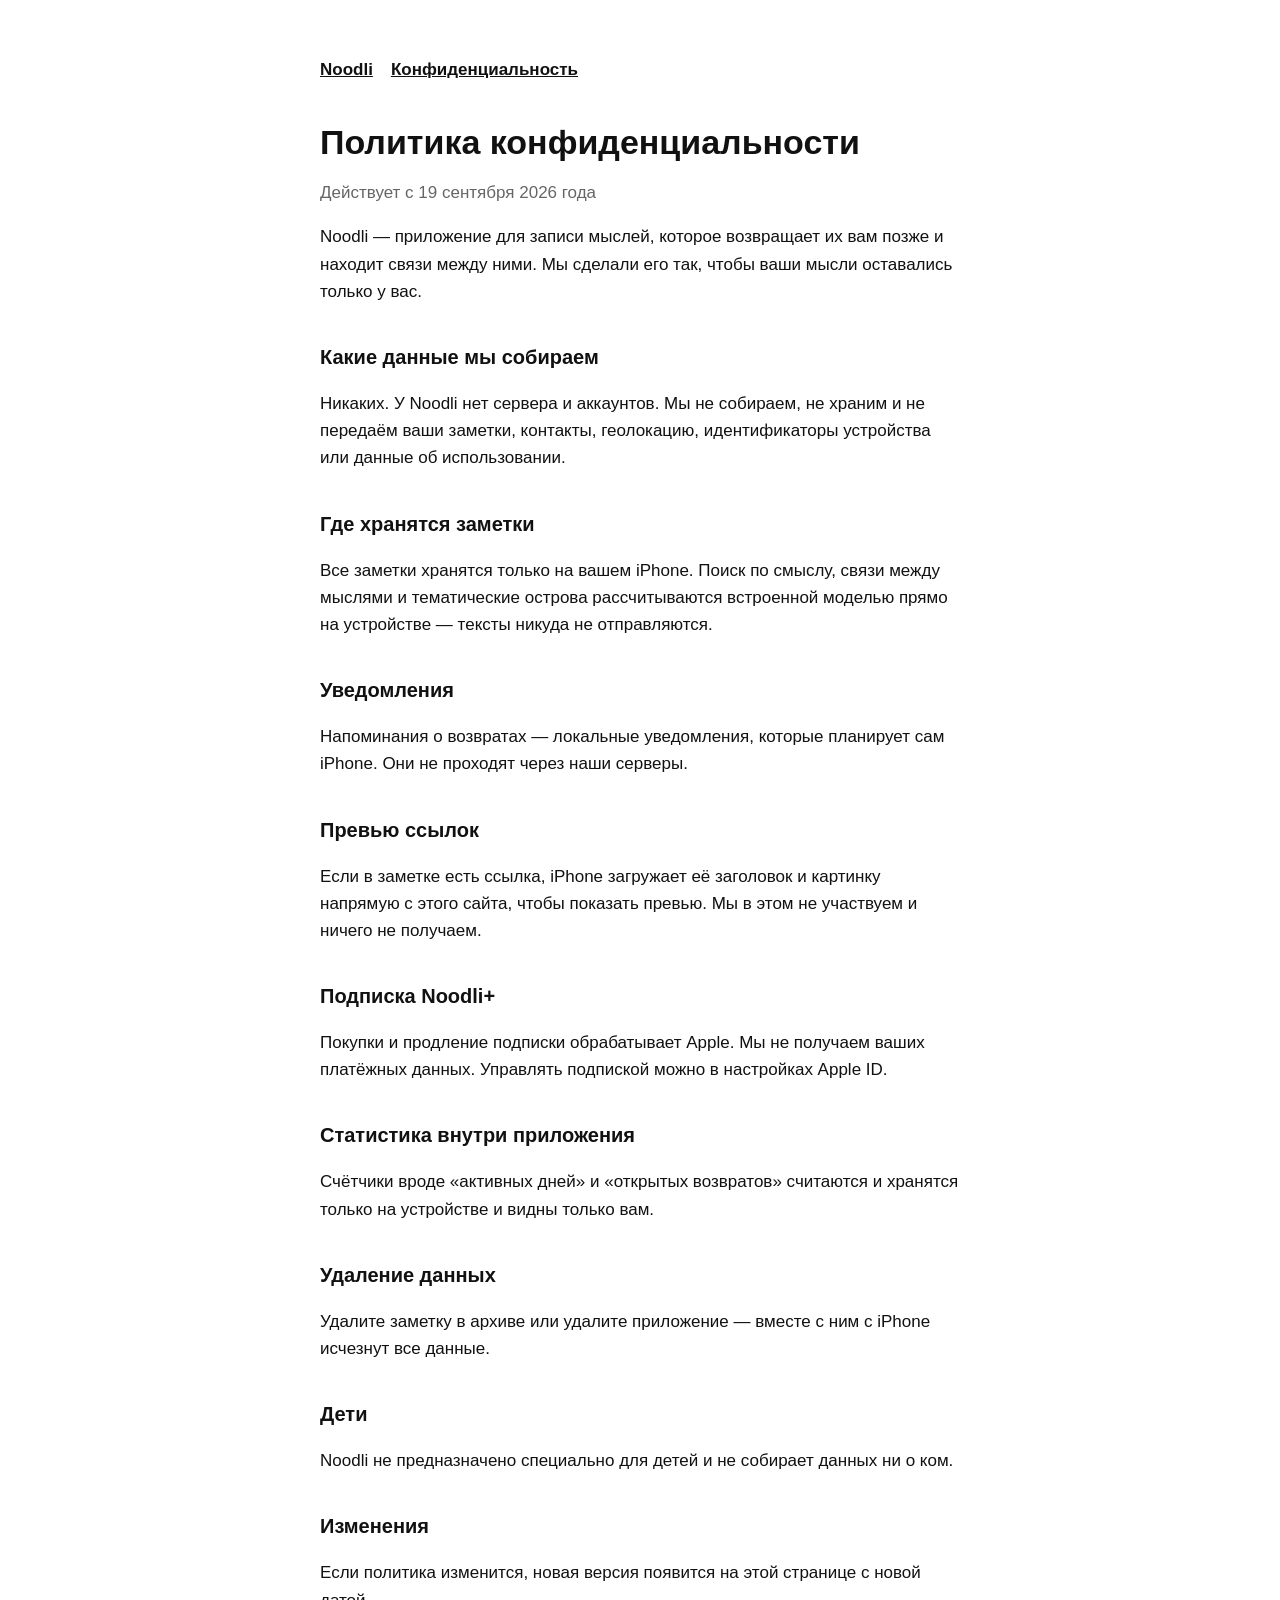
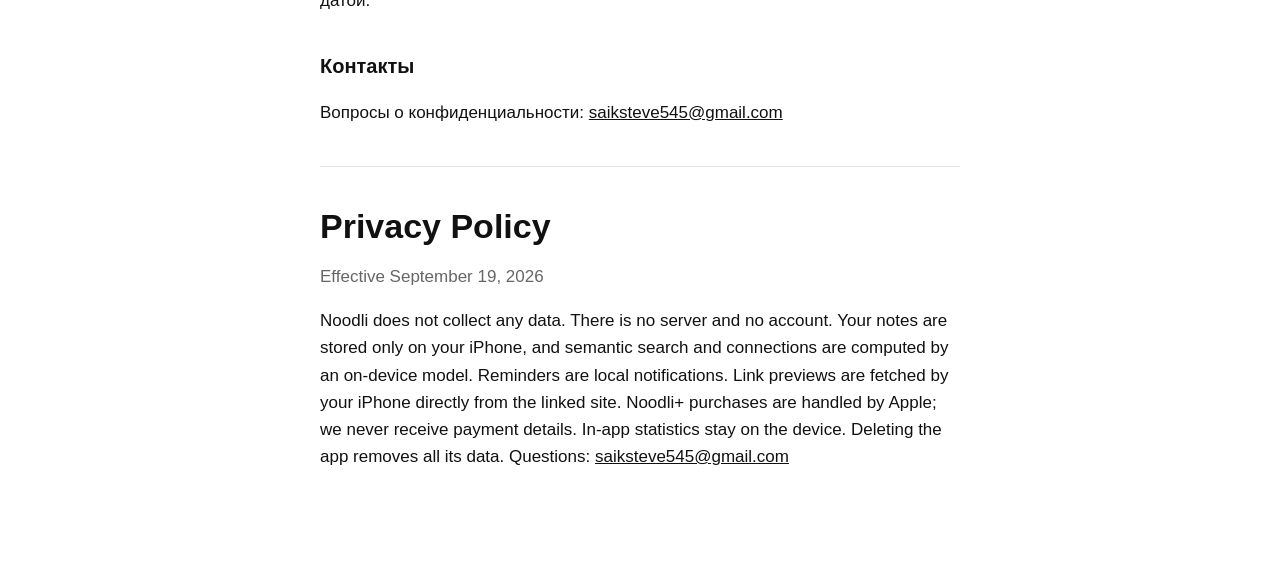
==== privacy.html @ 899c7a4a "Add Noodli support and privacy pages Co-Authored-By: Claude Opus 5 <noreply@anthropic.com>" ====
<!doctype html>
<html lang="ru">
<head>
<meta charset="utf-8">
<meta name="viewport" content="width=device-width,initial-scale=1">
<title>Noodli — политика конфиденциальности</title>
<link rel="stylesheet" href="style.css">
</head>
<body>
<main>
<nav><a href="./">Noodli</a><a href="privacy.html">Конфиденциальность</a></nav>
<h1>Политика конфиденциальности</h1>
<p class="muted">Действует с 19 сентября 2026 года</p>

<p>Noodli — приложение для записи мыслей, которое возвращает их вам позже и находит связи между ними. Мы сделали его так, чтобы ваши мысли оставались только у вас.</p>

<h2>Какие данные мы собираем</h2>
<p>Никаких. У Noodli нет сервера и аккаунтов. Мы не собираем, не храним и не передаём ваши заметки, контакты, геолокацию, идентификаторы устройства или данные об использовании.</p>

<h2>Где хранятся заметки</h2>
<p>Все заметки хранятся только на вашем iPhone. Поиск по смыслу, связи между мыслями и тематические острова рассчитываются встроенной моделью прямо на устройстве — тексты никуда не отправляются.</p>

<h2>Уведомления</h2>
<p>Напоминания о возвратах — локальные уведомления, которые планирует сам iPhone. Они не проходят через наши серверы.</p>

<h2>Превью ссылок</h2>
<p>Если в заметке есть ссылка, iPhone загружает её заголовок и картинку напрямую с этого сайта, чтобы показать превью. Мы в этом не участвуем и ничего не получаем.</p>

<h2>Подписка Noodli+</h2>
<p>Покупки и продление подписки обрабатывает Apple. Мы не получаем ваших платёжных данных. Управлять подпиской можно в настройках Apple ID.</p>

<h2>Статистика внутри приложения</h2>
<p>Счётчики вроде «активных дней» и «открытых возвратов» считаются и хранятся только на устройстве и видны только вам.</p>

<h2>Удаление данных</h2>
<p>Удалите заметку в архиве или удалите приложение — вместе с ним с iPhone исчезнут все данные.</p>

<h2>Дети</h2>
<p>Noodli не предназначено специально для детей и не собирает данных ни о ком.</p>

<h2>Изменения</h2>
<p>Если политика изменится, новая версия появится на этой странице с новой датой.</p>

<h2>Контакты</h2>
<p>Вопросы о конфиденциальности: <a href="mailto:saiksteve545@gmail.com">saiksteve545@gmail.com</a></p>

<hr>

<h1>Privacy Policy</h1>
<p class="muted">Effective September 19, 2026</p>
<p>Noodli does not collect any data. There is no server and no account. Your notes are stored only on your iPhone, and semantic search and connections are computed by an on-device model. Reminders are local notifications. Link previews are fetched by your iPhone directly from the linked site. Noodli+ purchases are handled by Apple; we never receive payment details. In-app statistics stay on the device. Deleting the app removes all its data. Questions: <a href="mailto:saiksteve545@gmail.com">saiksteve545@gmail.com</a></p>
</main>
</body>
</html>
---- style.css ----
:root{--bg:#fff;--fg:#111;--muted:#666;--line:#e6e6e6}
@media (prefers-color-scheme:dark){:root{--bg:#0f0f10;--fg:#f2f2f2;--muted:#9a9a9a;--line:#2a2a2c}}
*{box-sizing:border-box}
body{margin:0;background:var(--bg);color:var(--fg);font:17px/1.6 -apple-system,BlinkMacSystemFont,"SF Pro Text","Helvetica Neue",Arial,sans-serif}
main{max-width:680px;margin:0 auto;padding:56px 20px 80px}
h1{font-size:34px;line-height:1.15;margin:0 0 8px}
h2{font-size:20px;margin:36px 0 8px}
p,li{color:var(--fg)}
.muted{color:var(--muted)}
a{color:inherit}
nav{display:flex;gap:18px;margin-bottom:40px;font-weight:600}
hr{border:0;border-top:1px solid var(--line);margin:40px 0}
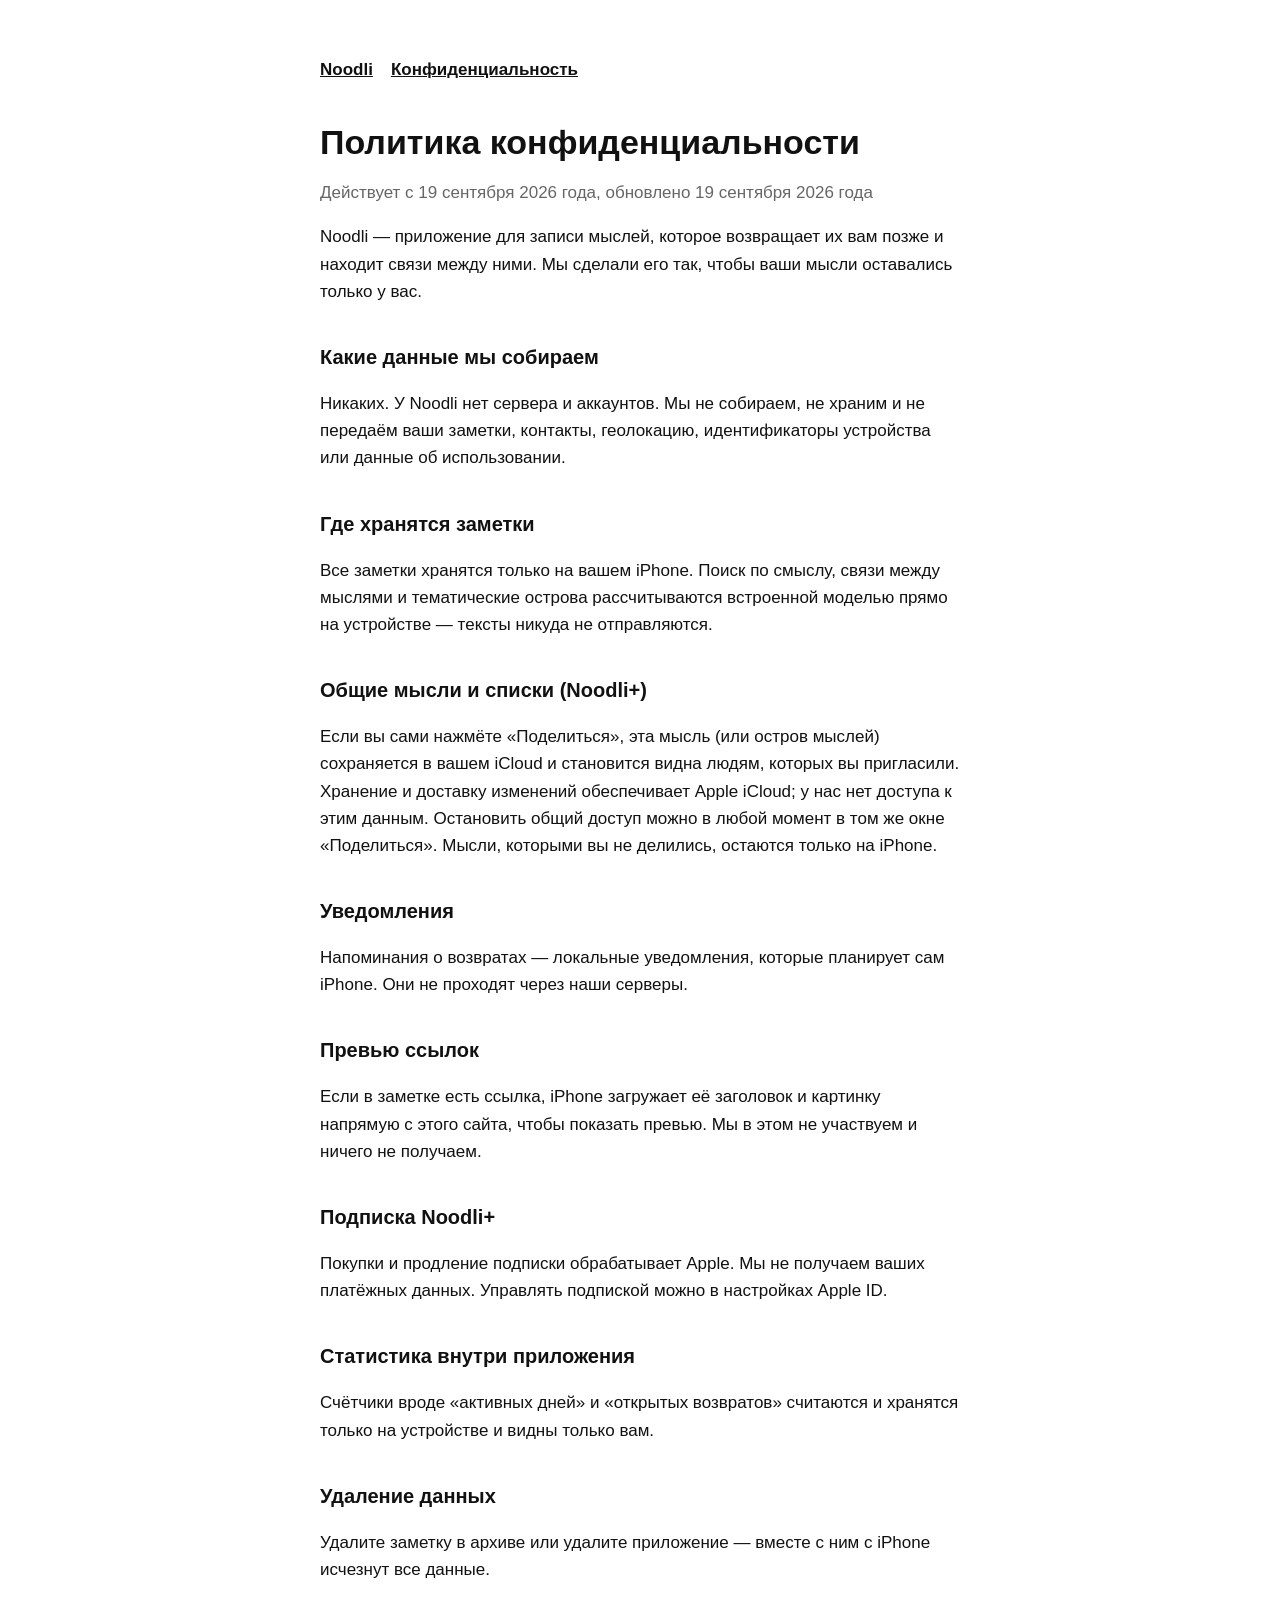
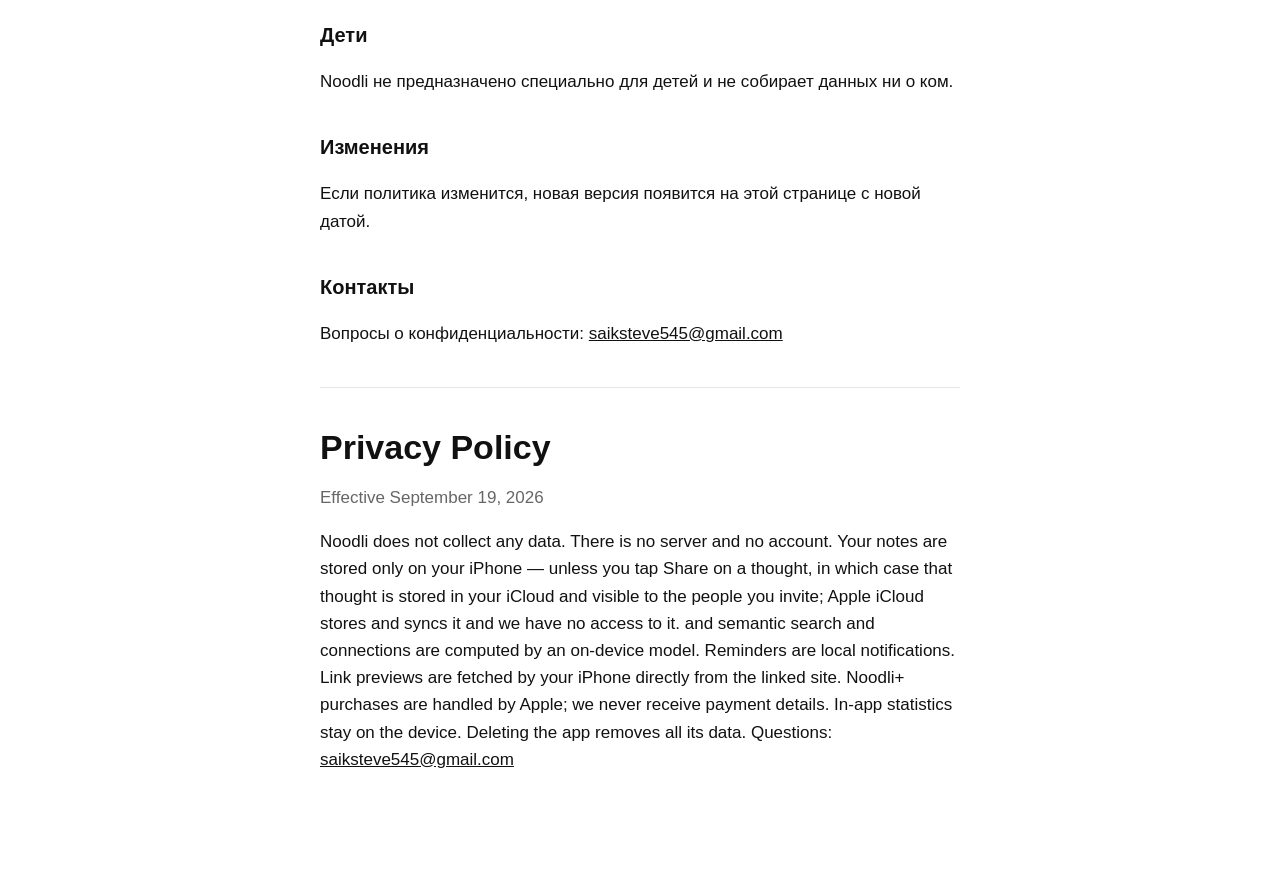
==== commit c2ec181f: "Describe iCloud sharing in privacy policy and FAQ Co-Authored-By: Claude Opus 5 <noreply@anthropic.c" ====
--- a/privacy.html
+++ b/privacy.html
@@ -10,7 +10,7 @@
 <main>
 <nav><a href="./">Noodli</a><a href="privacy.html">Конфиденциальность</a></nav>
 <h1>Политика конфиденциальности</h1>
-<p class="muted">Действует с 19 сентября 2026 года</p>
+<p class="muted">Действует с 19 сентября 2026 года, обновлено 19 сентября 2026 года</p>
 
 <p>Noodli — приложение для записи мыслей, которое возвращает их вам позже и находит связи между ними. Мы сделали его так, чтобы ваши мысли оставались только у вас.</p>
 
@@ -19,6 +19,9 @@
 
 <h2>Где хранятся заметки</h2>
 <p>Все заметки хранятся только на вашем iPhone. Поиск по смыслу, связи между мыслями и тематические острова рассчитываются встроенной моделью прямо на устройстве — тексты никуда не отправляются.</p>
+
+<h2>Общие мысли и списки (Noodli+)</h2>
+<p>Если вы сами нажмёте «Поделиться», эта мысль (или остров мыслей) сохраняется в вашем iCloud и становится видна людям, которых вы пригласили. Хранение и доставку изменений обеспечивает Apple iCloud; у нас нет доступа к этим данным. Остановить общий доступ можно в любой момент в том же окне «Поделиться». Мысли, которыми вы не делились, остаются только на iPhone.</p>
 
 <h2>Уведомления</h2>
 <p>Напоминания о возвратах — локальные уведомления, которые планирует сам iPhone. Они не проходят через наши серверы.</p>
@@ -48,7 +51,7 @@
 
 <h1>Privacy Policy</h1>
 <p class="muted">Effective September 19, 2026</p>
-<p>Noodli does not collect any data. There is no server and no account. Your notes are stored only on your iPhone, and semantic search and connections are computed by an on-device model. Reminders are local notifications. Link previews are fetched by your iPhone directly from the linked site. Noodli+ purchases are handled by Apple; we never receive payment details. In-app statistics stay on the device. Deleting the app removes all its data. Questions: <a href="mailto:saiksteve545@gmail.com">saiksteve545@gmail.com</a></p>
+<p>Noodli does not collect any data. There is no server and no account. Your notes are stored only on your iPhone — unless you tap Share on a thought, in which case that thought is stored in your iCloud and visible to the people you invite; Apple iCloud stores and syncs it and we have no access to it. and semantic search and connections are computed by an on-device model. Reminders are local notifications. Link previews are fetched by your iPhone directly from the linked site. Noodli+ purchases are handled by Apple; we never receive payment details. In-app statistics stay on the device. Deleting the app removes all its data. Questions: <a href="mailto:saiksteve545@gmail.com">saiksteve545@gmail.com</a></p>
 </main>
 </body>
 </html>
